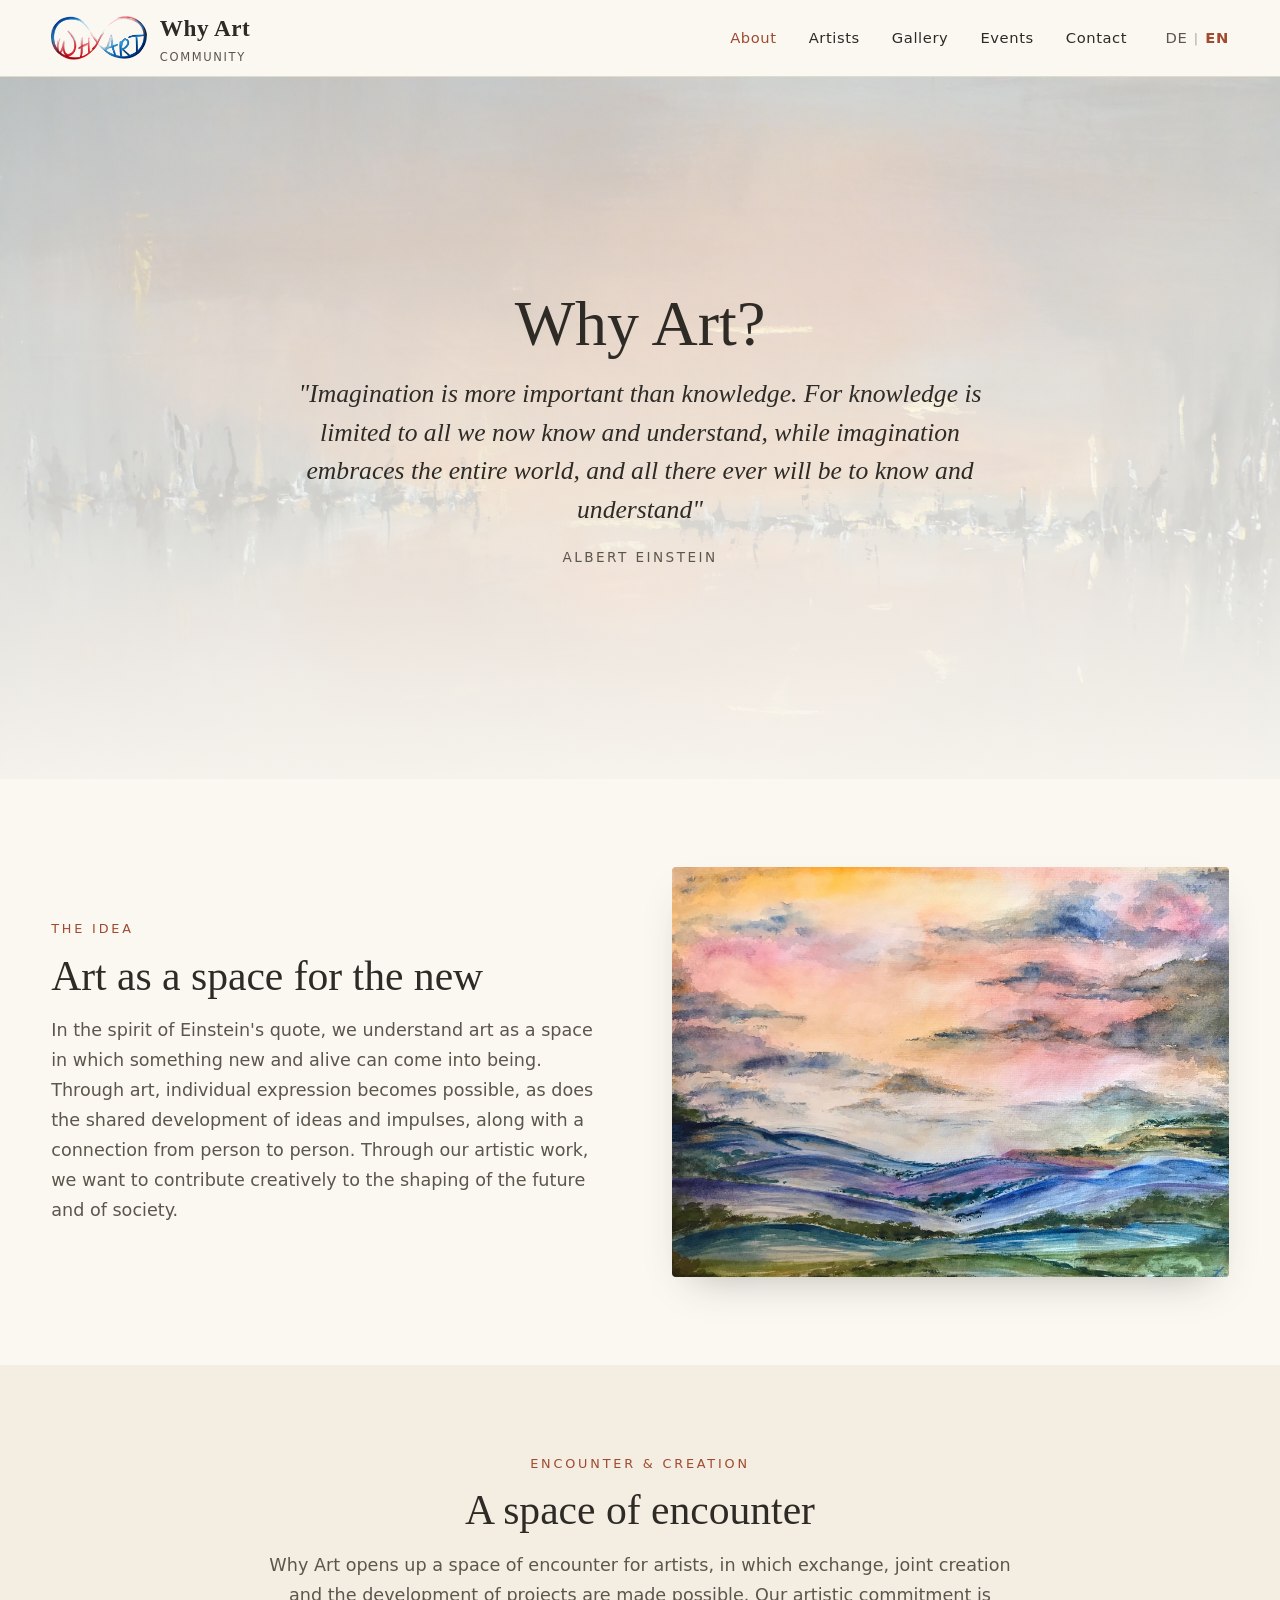
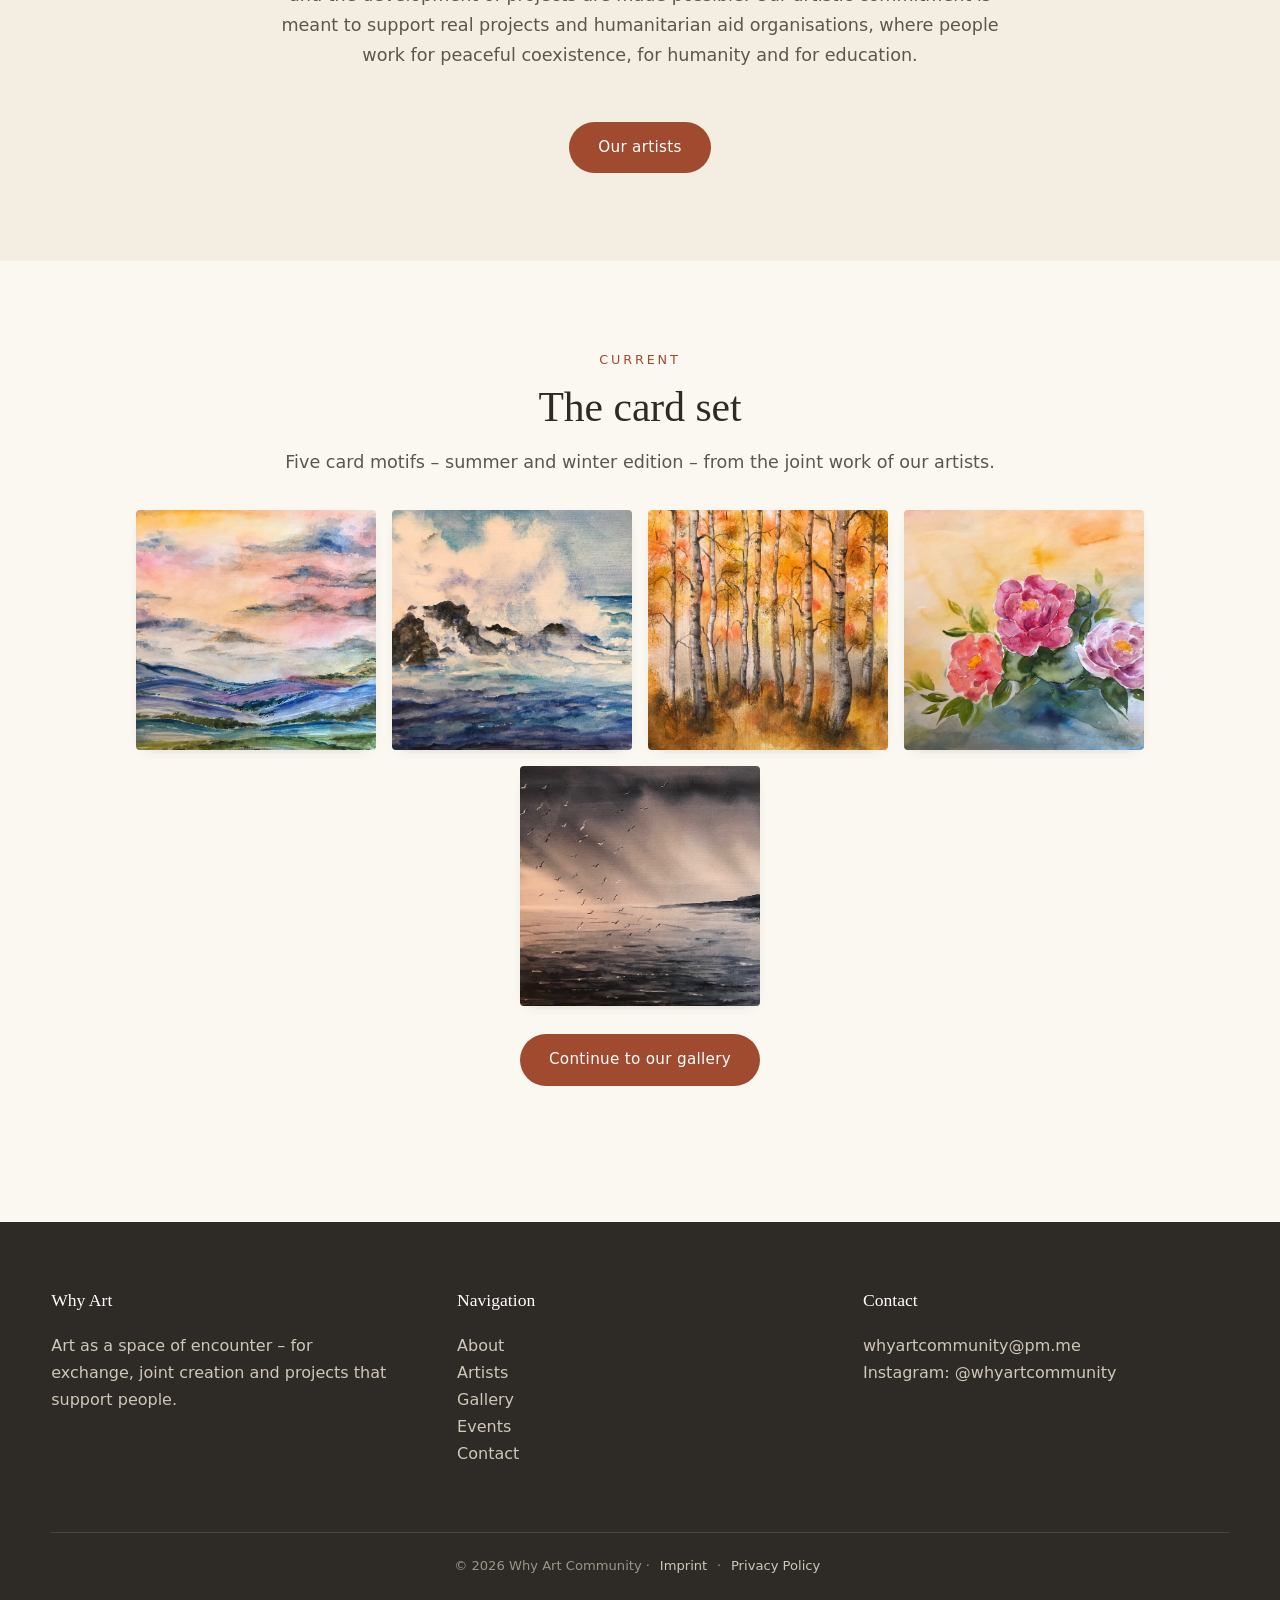
==== en/index.html @ 13d2d3fa "Englische Version (en/): 7 übersetzte Seiten + Sprachumschalter DE|EN in der Navigation (alle Seiten" ====
<!DOCTYPE html>
<html lang="en">
<head>
<meta charset="UTF-8">
<meta name="viewport" content="width=device-width, initial-scale=1.0">
<title>Why Art Community – Art that opens up spaces</title>
<meta name="description" content="Why Art is a space of encounter for artists – exchange, joint creation and projects that support humanitarian aid organisations.">
<link rel="canonical" href="https://whyartcommunity.com/en/">
<link rel="alternate" hreflang="de" href="https://whyartcommunity.com/">
<link rel="alternate" hreflang="en" href="https://whyartcommunity.com/en/">
<link rel="icon" type="image/png" href="../assets/images/logo.png">
<meta property="og:site_name" content="Why Art Community">
<meta property="og:locale" content="en_US">
<meta property="og:type" content="website">
<meta property="og:title" content="Why Art Community – Art that opens up spaces">
<meta property="og:description" content="Why Art is a space of encounter for artists – exchange, joint creation and projects that support humanitarian aid organisations.">
<meta property="og:url" content="https://whyartcommunity.com/en/">
<meta property="og:image" content="https://whyartcommunity.com/assets/images/hero.jpg">
<meta name="twitter:card" content="summary_large_image">
<meta name="twitter:title" content="Why Art Community – Art that opens up spaces">
<meta name="twitter:description" content="Why Art is a space of encounter for artists – exchange, joint creation and projects that support humanitarian aid organisations.">
<meta name="twitter:image" content="https://whyartcommunity.com/assets/images/hero.jpg">
<link rel="stylesheet" href="../assets/css/style.css?v=4">
<script type="application/ld+json">
{"@context":"https://schema.org","@type":"Organization","name":"Why Art Community","url":"https://whyartcommunity.com/en/","email":"whyartcommunity@pm.me","address":{"@type":"PostalAddress","streetAddress":"Krichzartenerstraße 23","postalCode":"79117","addressLocality":"Freiburg im Breisgau","addressCountry":"DE"}}
</script>
</head>
<body>

<header class="site-header">
  <div class="wrap nav">
    <a class="brand" href="index.html">
      <img src="../assets/images/logo.png" alt="Why Art">
      <span>Why&nbsp;Art<small>COMMUNITY</small></span>
    </a>
    <button class="nav-toggle" aria-label="Menu">☰</button>
    <nav class="nav-links">
      <a href="index.html" class="active">About</a>
      <a href="artists.html">Artists</a>
      <a href="gallery.html">Gallery</a>
      <a href="events.html">Events</a>
      <a href="contacts.html">Contact</a>

      <div class="lang-switch">
        <a href="../index.html" hreflang="de">DE</a><span class="sep">|</span><a href="index.html" class="active" hreflang="en">EN</a>
      </div>
    </nav>
  </div>
</header>

<main>
  <!-- ===== Hero ===== -->
  <section class="hero">
    <img class="hero-bg" src="../assets/images/hero.jpg" alt="">
    <div class="hero-content">
      <h1>Why Art?</h1>
      <blockquote>
        "Imagination is more important than knowledge. For knowledge is
        limited to all we now know and understand, while imagination embraces
        the entire world, and all there ever will be to know and understand"
        <cite>ALBERT EINSTEIN</cite>
      </blockquote>
    </div>
  </section>

  <!-- ===== The Idea ===== -->
  <section class="section">
    <div class="wrap cols-2">
      <div>
        <p class="eyebrow">The Idea</p>
        <h2>Art as a space for the new</h2>
        <p class="lede">In the spirit of Einstein's quote, we understand art as a space in which something new and alive can come into being. Through art, individual expression becomes possible, as does the shared development of ideas and impulses, along with a connection from person to person. Through our artistic work, we want to contribute creatively to the shaping of the future and of society.</p>
      </div>
      <img src="../assets/images/img_0768.jpg" alt="Artwork">
    </div>
  </section>

  <section class="section section-alt">
    <div class="wrap center">
      <p class="eyebrow">Encounter &amp; Creation</p>
      <h2>A space of encounter</h2>
      <p class="lead-p">Why Art opens up a space of encounter for artists, in which exchange, joint creation and the development of projects are made possible. Our artistic commitment is meant to support real projects and humanitarian aid organisations, where people work for peaceful coexistence, for humanity and for education.</p>
      <a class="btn" href="artists.html">Our artists</a>
    </div>
  </section>

  <!-- ===== Current card set ===== -->
  <section class="section">
    <div class="wrap center">
      <p class="eyebrow">Current</p>
      <h2>The card set</h2>
      <p class="lede" style="margin:0 auto 2rem">Five card motifs – summer and winter edition – from the joint work of our artists.</p>
      <div class="grid">
        <a href="../assets/images/img_0768.jpg" data-gallery="cardset" data-cap="Card set – motif"><img src="../assets/images/img_0768.jpg" alt="" loading="lazy"></a>
        <a href="../assets/images/img_0766.jpg" data-gallery="cardset" data-cap="Card set – motif"><img src="../assets/images/img_0766.jpg" alt="" loading="lazy"></a>
        <a href="../assets/images/img_0767.jpg" data-gallery="cardset" data-cap="Card set – motif"><img src="../assets/images/img_0767.jpg" alt="" loading="lazy"></a>
        <a href="../assets/images/img_0769.jpg" data-gallery="cardset" data-cap="Card set – motif"><img src="../assets/images/img_0769.jpg" alt="" loading="lazy"></a>
        <a href="../assets/images/img_0773.jpg" data-gallery="cardset" data-cap="Card set – motif"><img src="../assets/images/img_0773.jpg" alt="" loading="lazy"></a>
      </div>
      <a class="btn" href="gallery.html">Continue to our gallery</a>
    </div>
  </section>
</main>

<footer class="site-footer">
  <div class="wrap footer-inner">
    <div>
      <h4>Why Art</h4>
      <p style="color:#cfc7b8;max-width:34ch">Art as a space of encounter – for exchange, joint creation and projects that support people.</p>
    </div>
    <div>
      <h4>Navigation</h4>
      <p><a href="index.html">About</a></p>
      <p><a href="artists.html">Artists</a></p>
      <p><a href="gallery.html">Gallery</a></p>
      <p><a href="events.html">Events</a></p>
      <p><a href="contacts.html">Contact</a></p>
    </div>
    <div>
      <h4>Contact</h4>
      <p><a href="mailto:whyartcommunity@pm.me">whyartcommunity@pm.me</a></p>
      <p><a href="https://www.instagram.com/whyartcommunity/" target="_blank" rel="noopener">Instagram: @whyartcommunity</a></p>
    </div>
  </div>
  <div class="footer-bottom wrap">© <span data-year></span> Why Art Community · <a href="imprint.html">Imprint</a> · <a href="privacy.html">Privacy Policy</a></div>
</footer>

<div class="lightbox" id="lightbox">
  <button class="lb-close" aria-label="Close">&times;</button>
  <button class="lb-nav lb-prev" aria-label="Previous">‹</button>
  <button class="lb-nav lb-next" aria-label="Next">›</button>
  <img id="lb-img" src="" alt="">
  <div class="lb-cap" id="lb-cap"></div>
</div>

<script src="../assets/js/main.js?v=2"></script>
<script>document.querySelector('[data-year]').textContent = new Date().getFullYear();</script>
</body>
</html>
---- assets/css/style.css ----
/* ===== WhyArt – Static Site Stylesheet =====
   Elegant art-gallery aesthetic: warm ivory, deep ink,
   terracotta accent, serif display + clean sans body.
*/
@import url('fonts.css');  /* self-hosted – no Google request */

:root{
  --bg:        #fbf8f2;
  --bg-alt:    #f3ede2;
  --ink:       #2e2b26;
  --ink-soft:  #5c564c;
  --accent:    #a04a2f;      /* terracotta */
  --accent-2:  #b98a3e;      /* ochre */
  --line:      #e3dac9;
  --white:     #fffdf8;
  --serif: 'Playfair Display', Georgia, serif;
  --sans:  'Inter', -apple-system, system-ui, sans-serif;
  --shadow: 0 18px 40px -20px rgba(46,43,38,.35);
}

*{margin:0;padding:0;box-sizing:border-box}
html{scroll-behavior:smooth}
body{
  background:var(--bg);color:var(--ink);
  font-family:var(--sans);font-weight:300;line-height:1.7;
  -webkit-font-smoothing:antialiased;
}
img{max-width:100%;display:block}
a{color:var(--accent);text-decoration:none;transition:color .2s}
a:hover{color:var(--accent-2)}

.wrap{width:min(1180px,92%);margin:0 auto}
.section{padding:5.5rem 0}
.section-alt{background:var(--bg-alt)}

/* ===== Header / Nav ===== */
header.site-header{
  position:sticky;top:0;z-index:50;
  background:rgba(251,248,242,.92);backdrop-filter:blur(8px);
  border-bottom:1px solid var(--line);
}
.nav{display:flex;align-items:center;justify-content:space-between;height:76px}
.brand{display:flex;align-items:center;gap:.8rem;font-family:var(--serif);font-size:1.45rem;font-weight:600;letter-spacing:.5px;color:var(--ink)}
.brand img{height:44px;width:auto}
.brand small{font-family:var(--sans);font-size:.72rem;letter-spacing:.14em;color:var(--ink-soft);display:block;font-weight:300}
.nav-links{display:flex;gap:2rem;align-items:center}
.nav-links a{font-size:.92rem;letter-spacing:.04em;color:var(--ink);font-weight:400;position:relative}
.nav-links a:hover{color:var(--accent)}
.nav-links a.active{color:var(--accent)}
.nav-links a.cta{
  background:var(--accent);color:#fff;padding:.55rem 1.2rem;border-radius:40px;
  font-size:.88rem;font-weight:500;
}
.nav-links a.cta:hover{background:var(--accent-2);color:#fff}
.lang-switch{display:flex;align-items:center;gap:.35rem;margin-left:.4rem;font-size:.8rem;letter-spacing:.06em;white-space:nowrap}
.lang-switch a{color:var(--ink-soft);text-decoration:none;transition:color .2s}
.lang-switch a:hover{color:var(--ink)}
.lang-switch a.active{color:var(--accent);font-weight:700}
.lang-switch .sep{color:var(--ink-soft);opacity:.5;margin:0 .05rem}
.nav-toggle{display:none;background:none;border:none;font-size:1.6rem;color:var(--ink);cursor:pointer}

/* ===== Hero ===== */
.hero{position:relative;min-height:78vh;display:flex;align-items:center;justify-content:center;text-align:center;overflow:hidden}
.hero-bg{position:absolute;inset:0;width:100%;height:100%;object-fit:cover;opacity:.55}
.hero::after{content:'';position:absolute;inset:0;background:linear-gradient(180deg,rgba(251,248,242,.25),rgba(251,248,242,.92))}
.hero-content{position:relative;z-index:2;max-width:820px;padding:2rem}
.hero .logo{height:110px;width:auto;margin:0 auto 1.5rem}
.hero h1{font-family:var(--serif);font-weight:500;font-size:clamp(2.2rem,5vw,4rem);line-height:1.1;margin-bottom:1rem}
.hero .tagline{font-style:italic;font-family:var(--serif);font-size:1.3rem;color:var(--ink-soft);max-width:60ch;margin:0 auto 2rem}
.hero blockquote{
  font-family:var(--serif);font-style:italic;font-size:clamp(1.15rem,2.4vw,1.6rem);
  color:var(--ink);max-width:56ch;margin:0 auto 0rem;line-height:1.5;
}
.hero blockquote cite{display:block;font-family:var(--sans);font-style:normal;font-size:.85rem;letter-spacing:.18em;margin-top:1.1rem;color:var(--ink-soft)}
.btn{display:inline-block;background:var(--accent);color:#fff;padding:.8rem 1.8rem;border-radius:40px;font-size:.95rem;font-weight:500;letter-spacing:.02em;margin-top:1.8rem}
.btn:hover{background:var(--accent-2);color:#fff}
.btn.ghost{background:transparent;color:var(--ink);border:1px solid var(--ink);margin-left:.6rem}
.btn.ghost:hover{border-color:var(--accent);color:var(--accent)}

/* ===== Kontakt Hero ===== */
.kontakt-hero{position:relative;min-height:72vh;display:flex;align-items:center;justify-content:center;text-align:center;overflow:hidden;background-size:cover;background-position:center}
.kontakt-hero::after{content:'';position:absolute;inset:0;background:rgba(46,43,38,.42)}
.kontakt-inner{position:relative;z-index:2;padding:3rem 1.5rem;width:min(760px,94%)}
.kontakt-inner h1{color:#fff;font-weight:500}
.kontakt-inner .lede{color:rgba(255,255,255,.92)}
.kontakt-inner .eyebrow{color:#f0d8c8}
.kontakt-options{display:grid;grid-template-columns:repeat(auto-fit,minmax(250px,1fr));gap:1.5rem;max-width:640px;margin:2.2rem auto 0}
.kontakt-card{display:block;background:rgba(255,253,248,.95);border-radius:10px;padding:1.8rem 1.5rem;text-align:center;color:var(--ink);transition:transform .2s,box-shadow .2s}
.kontakt-card:hover{transform:translateY(-4px);box-shadow:0 18px 40px -20px rgba(0,0,0,.55);color:var(--accent)}
.kontakt-card .card-label{font-size:.8rem;letter-spacing:.18em;text-transform:uppercase;color:var(--accent);font-weight:500}
.kontakt-card .card-value{font-family:var(--serif);font-size:1.25rem;font-weight:600;margin-top:.45rem;word-break:break-all}

/* ===== Typography / sections ===== */
.eyebrow{font-size:.8rem;letter-spacing:.22em;text-transform:uppercase;color:var(--accent);font-weight:500;margin-bottom:.8rem}
h2{font-family:var(--serif);font-weight:500;font-size:clamp(1.8rem,3.4vw,2.6rem);line-height:1.15;margin-bottom:1rem}
.lede{font-size:1.1rem;color:var(--ink-soft);max-width:64ch}
.center{text-align:center}
.center .lede{margin:0 auto}
.lead-p{font-size:1.1rem;color:var(--ink-soft);max-width:68ch;margin:0 auto 1.4rem}
.cols-2{display:grid;grid-template-columns:1fr 1fr;gap:4rem;align-items:center}
.cols-2 img{border-radius:4px;box-shadow:var(--shadow)}

/* ===== Künstler cards ===== */
.artists{display:grid;grid-template-columns:repeat(auto-fill,minmax(300px,1fr));gap:2.2rem}
.artist{background:var(--white);border:1px solid var(--line);border-radius:6px;overflow:hidden;box-shadow:0 6px 20px -14px rgba(46,43,38,.4);transition:transform .25s,box-shadow .25s}
.artist:hover{transform:translateY(-4px);box-shadow:var(--shadow)}
.artist .photo{aspect-ratio:4/5;overflow:hidden}
.artist .photo img{width:100%;height:100%;object-fit:cover;transition:transform .5s}
.artist:hover .photo img{transform:scale(1.05)}
.artist .meta{padding:1.4rem 1.5rem 1.7rem}
.artist h3{font-family:var(--serif);font-size:1.3rem;font-weight:600;margin-bottom:.35rem}
.artist .role{font-size:.8rem;letter-spacing:.14em;text-transform:uppercase;color:var(--accent);margin-bottom:.8rem}
.artist p{font-size:.95rem;color:var(--ink-soft)}

/* ===== Galerie grid + lightbox ===== */
.expo{text-align:center;margin-bottom:4.5rem}
.expo h3{font-family:var(--serif);font-size:1.7rem;font-weight:600;margin-bottom:.5rem}
.expo .desc{color:var(--ink-soft);max-width:70ch;margin:0 auto 1.6rem}
.grid{display:flex;flex-wrap:wrap;justify-content:center;gap:1rem}
.grid a{display:block;border-radius:4px;overflow:hidden;aspect-ratio:1/1;box-shadow:0 4px 14px -10px rgba(46,43,38,.4);width:clamp(160px,23%,240px);flex:0 0 auto}
.grid img{width:100%;height:100%;object-fit:cover;transition:transform .4s}
.grid a:hover img{transform:scale(1.06)}
@media(max-width:560px){.grid a{flex:1 1 100%;aspect-ratio:4/3}}
.bank{background:var(--white);border:1px solid var(--line);border-left:4px solid var(--accent);padding:1.6rem 2rem;border-radius:4px;max-width:640px}
.bank h4{font-family:var(--serif);font-size:1.2rem;margin-bottom:.6rem}
.bank code{background:var(--bg-alt);padding:.2rem .5rem;border-radius:3px;font-size:.95rem}

/* ===== Events ===== */
.event{background:var(--white);border:1px solid var(--line);border-radius:6px;padding:1.8rem 2rem;margin-bottom:1.6rem;box-shadow:0 6px 18px -14px rgba(46,43,38,.35)}
.event .date{font-size:.78rem;letter-spacing:.16em;text-transform:uppercase;color:var(--accent);font-weight:500;margin-bottom:.3rem}
.event h3{font-family:var(--serif);font-size:1.5rem;font-weight:600;margin-bottom:.6rem}
.event p{color:var(--ink-soft);max-width:70ch}
.event ul{list-style:none;margin:1rem 0;display:grid;gap:.35rem}
.event li{color:var(--ink-soft);font-size:.95rem}
.event li strong{color:var(--ink);font-weight:500}
.event.past{opacity:1}
.event.has-img{display:grid;grid-template-columns:280px 1fr;gap:2rem;align-items:center}
.event.has-img > a{display:block;border-radius:4px;overflow:hidden;line-height:0}
.event .event-media{width:100%;height:200px;object-fit:cover;cursor:zoom-in}
.event.has-img .event-body{min-width:0}
@media(max-width:700px){.event.has-img{grid-template-columns:1fr}.event .event-media{height:180px}}
.tag{display:inline-block;font-size:.72rem;letter-spacing:.1em;text-transform:uppercase;padding:.25rem .7rem;border-radius:30px;font-weight:500;margin-left:.5rem;vertical-align:middle}
.tag.current{background:var(--accent);color:#fff}
.tag.past{background:var(--line);color:var(--ink-soft)}

/* ===== Kontakt ===== */
.contact-grid{display:grid;grid-template-columns:1.1fr .9fr;gap:3.5rem;align-items:start}
.form-card{background:var(--white);border:1px solid var(--line);border-radius:6px;padding:2.2rem}
.form-card h3{font-family:var(--serif);font-size:1.4rem;font-weight:600;margin-bottom:1.4rem}
.field{margin-bottom:1.2rem}
.field label{display:block;font-size:.85rem;letter-spacing:.04em;margin-bottom:.35rem;color:var(--ink)}
.field input,.field textarea{
  width:100%;padding:.8rem 1rem;border:1px solid var(--line);border-radius:4px;
  background:var(--bg);font-family:var(--sans);font-size:.98rem;color:var(--ink);
}
.field input:focus,.field textarea:focus{outline:none;border-color:var(--accent)}
.field textarea{min-height:130px;resize:vertical}
button[type=submit]{background:var(--accent);color:#fff;border:none;padding:.85rem 2rem;border-radius:40px;font-family:var(--sans);font-size:.98rem;font-weight:500;cursor:pointer}
button[type=submit]:hover{background:var(--accent-2)}
.contact-info{}
.contact-info li{list-style:none;margin-bottom:1rem;color:var(--ink-soft)}
.contact-info li strong{display:block;color:var(--ink);font-weight:500}

/* ===== Footer ===== */
footer.site-footer{background:var(--ink);color:#d8d2c6;margin-top:3rem}
.footer-inner{display:grid;grid-template-columns:repeat(auto-fit,minmax(220px,1fr));gap:2.5rem;padding:4rem 0}
.footer-inner h4{font-family:var(--serif);color:#fff;font-size:1.1rem;margin-bottom:1rem;font-weight:500}
.footer-inner a{color:#cfc7b8}
.footer-inner a:hover{color:#fff}
.footer-bottom{border-top:1px solid rgba(255,255,255,.12);padding:1.4rem 0;text-align:center;font-size:.82rem;color:#9b9488}
.footer-bottom a{color:#cfc7b8;margin:0 .35rem}
.footer-bottom a:hover{color:#fff}

/* ===== Lightbox ===== */
.lightbox{position:fixed;inset:0;z-index:100;background:rgba(20,18,15,.94);display:none;align-items:center;justify-content:center;flex-direction:column;padding:2rem}
.lightbox.open{display:flex}
.lightbox img{max-width:92vw;max-height:82vh;object-fit:contain;border-radius:4px}
.lightbox .lb-cap{color:#d8d2c6;margin-top:1rem;font-size:.9rem}
.lightbox .lb-close{position:absolute;top:1.2rem;right:1.6rem;background:none;border:none;color:#fff;font-size:2.4rem;cursor:pointer;line-height:1;z-index:5;padding:.5rem}
.lightbox .lb-nav{position:absolute;background:transparent;border:none;color:rgba(255,255,255,.9);cursor:pointer;top:0;bottom:0;width:14%;display:flex;align-items:center;justify-content:center;font-size:3.4rem;transition:color .2s}
.lightbox .lb-nav:hover{color:#fff}
.lightbox .lb-prev{left:0}
.lightbox .lb-next{right:0}

/* ===== Responsive ===== */
@media(max-width:860px){
  .nav-toggle{display:block}
  .nav-links{
    position:absolute;top:76px;left:0;right:0;flex-direction:column;gap:0;
    background:var(--bg);border-bottom:1px solid var(--line);padding:0;
    max-height:0;overflow:hidden;transition:max-height .3s;
  }
  .nav-links.open{max-height:480px}
  .nav-links a{padding:1rem 6%;border-bottom:1px solid var(--line);width:100%;text-align:center}
  .nav-links .lang-switch{justify-content:center;width:100%;padding:1.1rem 6%;flex-wrap:wrap}
  .nav-links .lang-switch a{padding:0;width:auto;border:none}
  .nav-links a.cta{border-radius:0;margin:0}
  .cols-2{grid-template-columns:1fr;gap:2rem}
  .contact-grid{grid-template-columns:1fr;gap:2rem}
}
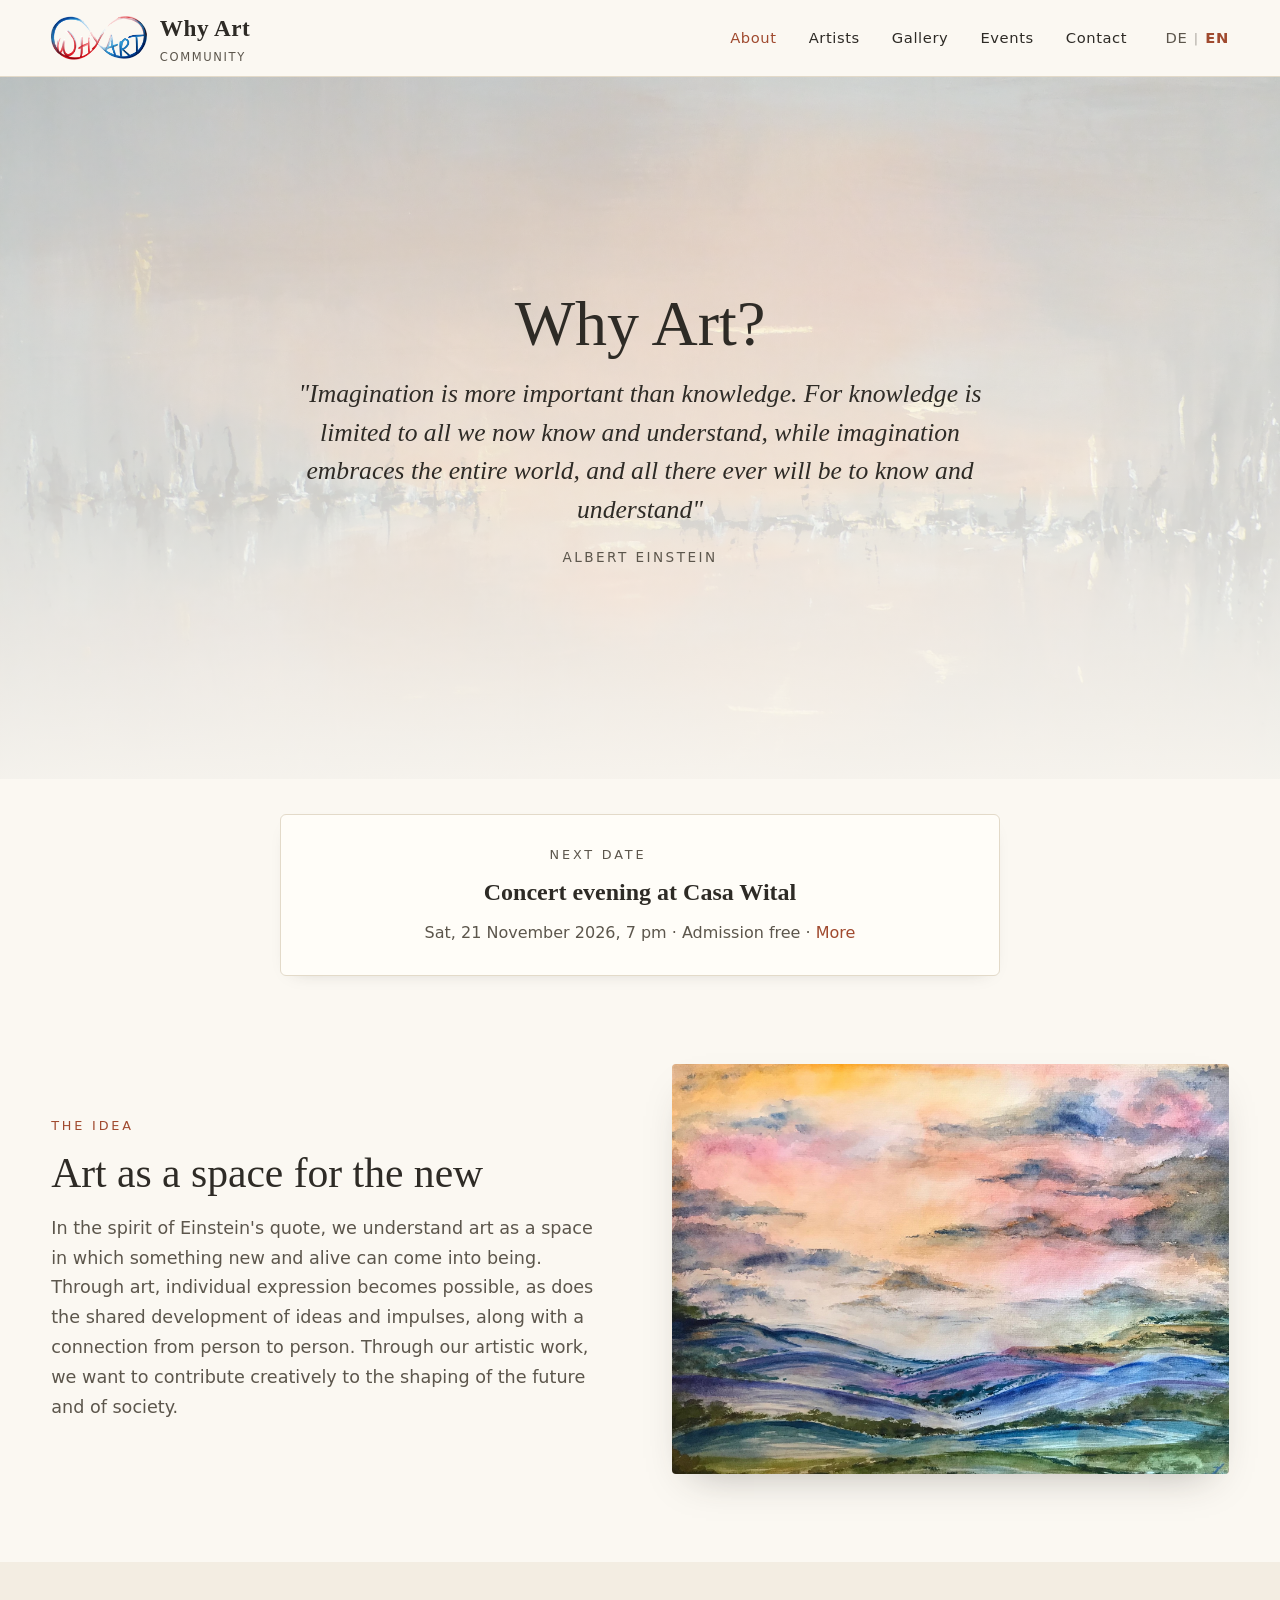
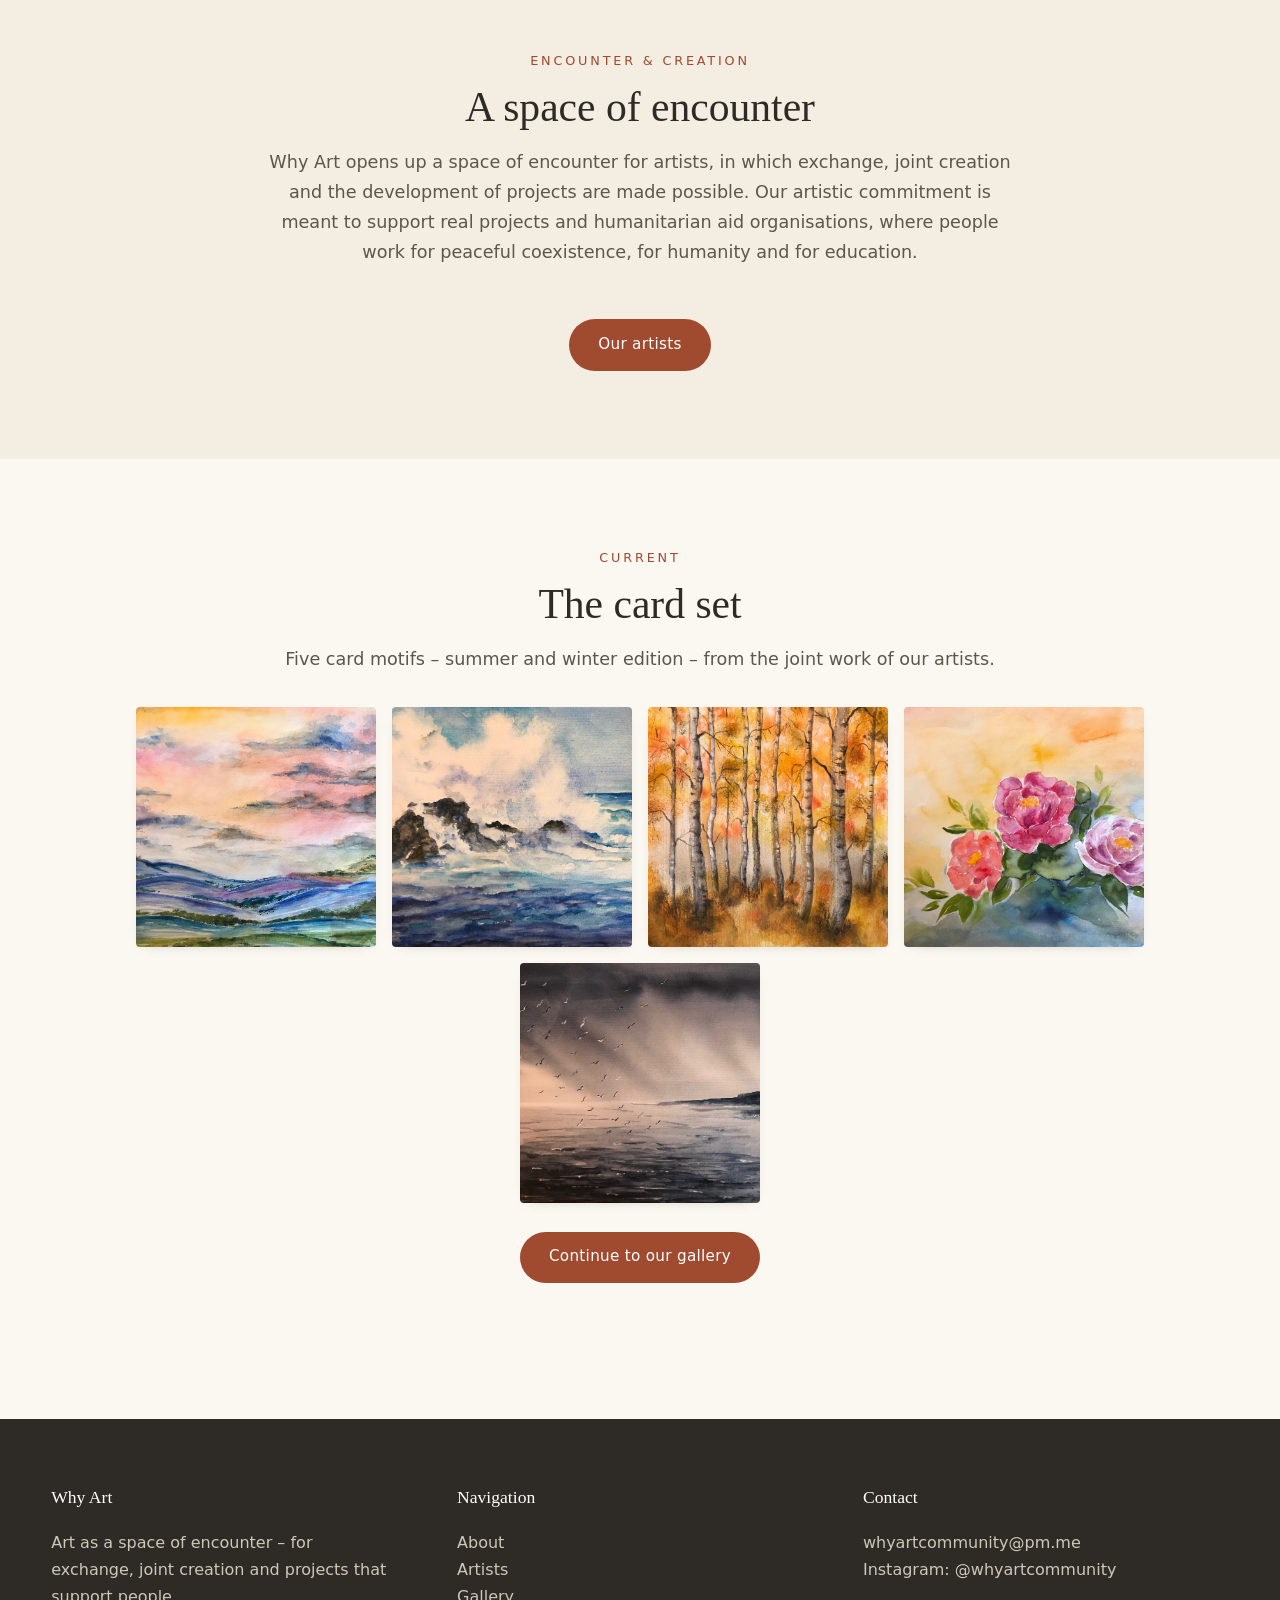
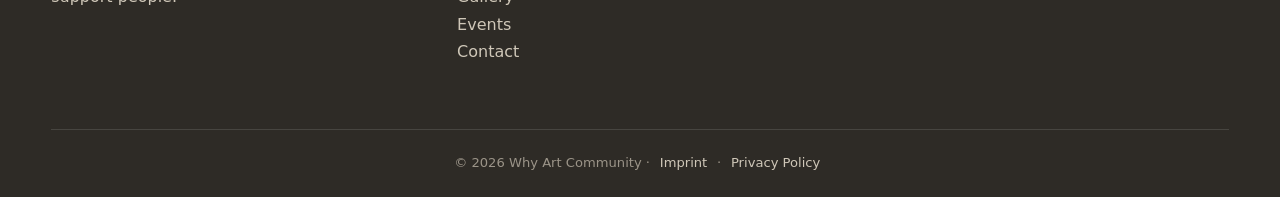
==== commit 3ea99793: "Konzertabend im Casa Wital (Sa, 21.11.2026, 19 Uhr): Events DE/EN mit Flyer (assets/images/events/ko" ====
--- a/en/index.html
+++ b/en/index.html
@@ -60,6 +60,17 @@
         the entire world, and all there ever will be to know and understand"
         <cite>ALBERT EINSTEIN</cite>
       </blockquote>
+    </div>
+  </section>
+
+  <!-- ===== Current: concert evening (remove after 21 Nov 2026) ===== -->
+  <section class="section" style="padding:2.2rem 0 0">
+    <div class="wrap">
+      <div class="event" style="text-align:center;max-width:720px;margin:0 auto">
+        <p class="eyebrow" style="margin-bottom:.4rem">Next date</p>
+        <h3 style="margin-bottom:.4rem"><a href="events.html" style="color:inherit;text-decoration:none">Concert evening at Casa Wital</a></h3>
+        <p style="margin:0">Sat, 21 November 2026, 7 pm · Admission free · <a href="events.html">More</a></p>
+      </div>
     </div>
   </section>
 
